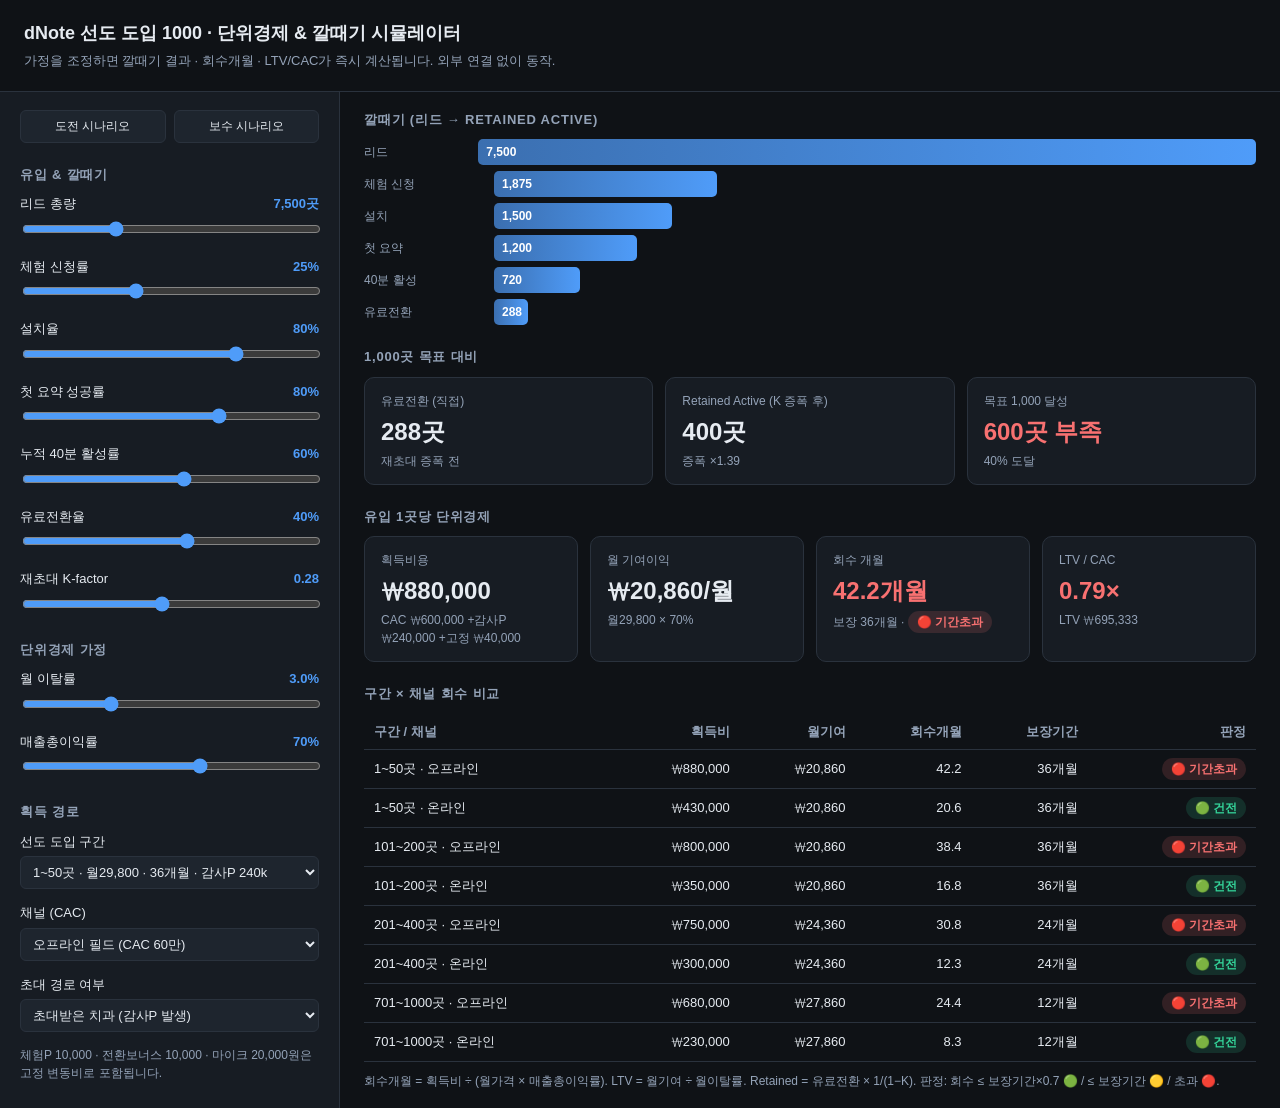
==== dNote_단위경제_시뮬레이터.html @ c7fca2ce "feat: dNote 단위경제·깔때기 인터랙티브 시뮬레이터 추가" ====
<!DOCTYPE html>
<html lang="ko">
<head>
<meta charset="UTF-8">
<meta name="viewport" content="width=device-width, initial-scale=1.0">
<title>dNote 선도 도입 1000 · 단위경제 & 깔때기 시뮬레이터</title>
<style>
  :root{
    --bg:#0f1216; --panel:#171c23; --panel2:#1e252e; --line:#2a323d;
    --txt:#e6ebf1; --muted:#94a3b8; --accent:#4f9cf9; --good:#34d399;
    --warn:#fbbf24; --bad:#f87171;
  }
  *{box-sizing:border-box}
  body{margin:0;background:var(--bg);color:var(--txt);
    font-family:-apple-system,BlinkMacSystemFont,"Segoe UI",Roboto,"Malgun Gothic",sans-serif;
    line-height:1.5;font-size:14px}
  header{padding:20px 24px;border-bottom:1px solid var(--line)}
  header h1{margin:0;font-size:18px}
  header p{margin:4px 0 0;color:var(--muted);font-size:13px}
  .wrap{display:grid;grid-template-columns:340px 1fr;gap:0;min-height:calc(100vh - 70px)}
  @media(max-width:880px){.wrap{grid-template-columns:1fr}}
  .controls{padding:18px 20px;border-right:1px solid var(--line);background:var(--panel)}
  .results{padding:18px 24px}
  h2{font-size:13px;text-transform:uppercase;letter-spacing:.06em;color:var(--muted);
    margin:22px 0 10px;font-weight:600}
  h2:first-child{margin-top:0}
  .ctrl{margin-bottom:14px}
  .ctrl label{display:flex;justify-content:space-between;font-size:13px;margin-bottom:5px}
  .ctrl label .val{color:var(--accent);font-variant-numeric:tabular-nums;font-weight:600}
  input[type=range]{width:100%;accent-color:var(--accent)}
  select{width:100%;background:var(--panel2);color:var(--txt);border:1px solid var(--line);
    border-radius:6px;padding:7px 8px;font-size:13px}
  .cards{display:grid;grid-template-columns:repeat(auto-fit,minmax(150px,1fr));gap:12px}
  .card{background:var(--panel);border:1px solid var(--line);border-radius:10px;padding:14px 16px}
  .card .k{font-size:12px;color:var(--muted)}
  .card .v{font-size:24px;font-weight:700;margin-top:4px;font-variant-numeric:tabular-nums}
  .card .s{font-size:12px;color:var(--muted);margin-top:2px}
  .v.good{color:var(--good)} .v.warn{color:var(--warn)} .v.bad{color:var(--bad)}
  table{width:100%;border-collapse:collapse;margin-top:8px;font-variant-numeric:tabular-nums}
  th,td{text-align:right;padding:8px 10px;border-bottom:1px solid var(--line);font-size:13px}
  th:first-child,td:first-child{text-align:left}
  th{color:var(--muted);font-weight:600}
  .funnel-row{display:flex;align-items:center;gap:10px;margin-bottom:6px}
  .funnel-bar{height:26px;border-radius:5px;background:linear-gradient(90deg,#3b6fb0,#4f9cf9);
    min-width:2px;transition:width .15s;display:flex;align-items:center;padding:0 8px;
    font-size:12px;color:#fff;font-weight:600;white-space:nowrap}
  .funnel-label{width:120px;font-size:12px;color:var(--muted)}
  .pill{display:inline-block;padding:2px 9px;border-radius:99px;font-size:12px;font-weight:600}
  .pill.good{background:rgba(52,211,153,.15);color:var(--good)}
  .pill.warn{background:rgba(251,191,36,.15);color:var(--warn)}
  .pill.bad{background:rgba(248,113,113,.15);color:var(--bad)}
  .note{color:var(--muted);font-size:12px;margin-top:10px}
  .preset{display:flex;gap:8px;margin-bottom:14px}
  .preset button{flex:1;background:var(--panel2);color:var(--txt);border:1px solid var(--line);
    border-radius:6px;padding:7px;font-size:12px;cursor:pointer}
  .preset button:hover{border-color:var(--accent)}
</style>
</head>
<body>
<header>
  <h1>dNote 선도 도입 1000 · 단위경제 &amp; 깔때기 시뮬레이터</h1>
  <p>가정을 조정하면 깔때기 결과 · 회수개월 · LTV/CAC가 즉시 계산됩니다. 외부 연결 없이 동작.</p>
</header>

<div class="wrap">
  <!-- ============ CONTROLS ============ -->
  <div class="controls">
    <div class="preset">
      <button onclick="applyPreset('challenge')">도전 시나리오</button>
      <button onclick="applyPreset('conserv')">보수 시나리오</button>
    </div>

    <h2>유입 &amp; 깔때기</h2>
    <div class="ctrl"><label>리드 총량 <span class="val" id="leads_v"></span></label>
      <input type="range" id="leads" min="2000" max="20000" step="500"></div>
    <div class="ctrl"><label>체험 신청률 <span class="val" id="apply_v"></span></label>
      <input type="range" id="apply" min="10" max="50" step="1"></div>
    <div class="ctrl"><label>설치율 <span class="val" id="install_v"></span></label>
      <input type="range" id="install" min="40" max="95" step="1"></div>
    <div class="ctrl"><label>첫 요약 성공률 <span class="val" id="first_v"></span></label>
      <input type="range" id="first" min="50" max="95" step="1"></div>
    <div class="ctrl"><label>누적 40분 활성률 <span class="val" id="active_v"></span></label>
      <input type="range" id="active" min="30" max="85" step="1"></div>
    <div class="ctrl"><label>유료전환율 <span class="val" id="paid_v"></span></label>
      <input type="range" id="paid" min="15" max="60" step="1"></div>
    <div class="ctrl"><label>재초대 K-factor <span class="val" id="kf_v"></span></label>
      <input type="range" id="kf" min="0" max="0.6" step="0.01"></div>

    <h2>단위경제 가정</h2>
    <div class="ctrl"><label>월 이탈률 <span class="val" id="churn_v"></span></label>
      <input type="range" id="churn" min="1" max="8" step="0.5"></div>
    <div class="ctrl"><label>매출총이익률 <span class="val" id="gm_v"></span></label>
      <input type="range" id="gm" min="40" max="90" step="5"></div>

    <h2>획득 경로</h2>
    <div class="ctrl"><label>선도 도입 구간</label>
      <select id="tier">
        <option value="t1">1~50곳 · 월29,800 · 36개월 · 감사P 240k</option>
        <option value="t1b">101~200곳 · 월29,800 · 36개월 · 감사P 160k</option>
        <option value="t2">201~400곳 · 월34,800 · 24개월 · 감사P 110k</option>
        <option value="t3">701~1000곳 · 월39,800 · 12개월 · 감사P 40k</option>
      </select></div>
    <div class="ctrl"><label>채널 (CAC)</label>
      <select id="channel">
        <option value="off">오프라인 필드 (CAC 60만)</option>
        <option value="on">온라인 셀프 (CAC 15만)</option>
      </select></div>
    <div class="ctrl"><label>초대 경로 여부</label>
      <select id="invite">
        <option value="yes">초대받은 치과 (감사P 발생)</option>
        <option value="no">비초대 (감사P 없음)</option>
      </select></div>
    <div class="note">체험P 10,000 · 전환보너스 10,000 · 마이크 20,000원은 고정 변동비로 포함됩니다.</div>
  </div>

  <!-- ============ RESULTS ============ -->
  <div class="results">
    <h2>깔때기 (리드 → Retained Active)</h2>
    <div id="funnel"></div>

    <h2>1,000곳 목표 대비</h2>
    <div class="cards">
      <div class="card"><div class="k">유료전환 (직접)</div><div class="v" id="r_paid"></div><div class="s">재초대 증폭 전</div></div>
      <div class="card"><div class="k">Retained Active (K 증폭 후)</div><div class="v" id="r_ret"></div><div class="s" id="r_ret_s"></div></div>
      <div class="card"><div class="k">목표 1,000 달성</div><div class="v" id="r_goal"></div><div class="s" id="r_goal_s"></div></div>
    </div>

    <h2>유입 1곳당 단위경제</h2>
    <div class="cards">
      <div class="card"><div class="k">획득비용</div><div class="v" id="u_cac"></div><div class="s" id="u_cac_s"></div></div>
      <div class="card"><div class="k">월 기여이익</div><div class="v" id="u_contrib"></div><div class="s" id="u_contrib_s"></div></div>
      <div class="card"><div class="k">회수 개월</div><div class="v" id="u_payback"></div><div class="s" id="u_payback_s"></div></div>
      <div class="card"><div class="k">LTV / CAC</div><div class="v" id="u_ltvcac"></div><div class="s" id="u_ltvcac_s"></div></div>
    </div>

    <h2>구간 × 채널 회수 비교</h2>
    <table id="matrix">
      <thead><tr><th>구간 / 채널</th><th>획득비</th><th>월기여</th><th>회수개월</th><th>보장기간</th><th>판정</th></tr></thead>
      <tbody></tbody>
    </table>
    <div class="note">
      회수개월 = 획득비 ÷ (월가격 × 매출총이익률). LTV = 월기여 ÷ 월이탈률.
      Retained = 유료전환 × 1/(1−K). 판정: 회수 ≤ 보장기간×0.7 🟢 / ≤ 보장기간 🟡 / 초과 🔴.
    </div>
  </div>
</div>

<script>
const TIERS = {
  t1:  {price:29800, guar:36, thanks:240000, label:"1~50곳"},
  t1b: {price:29800, guar:36, thanks:160000, label:"101~200곳"},
  t2:  {price:34800, guar:24, thanks:110000, label:"201~400곳"},
  t3:  {price:39800, guar:12, thanks:40000,  label:"701~1000곳"},
};
const CAC = {off:600000, on:150000};
const FIXED = 10000 + 10000 + 20000; // 체험P + 전환보너스 + 마이크

const ids = ["leads","apply","install","first","active","paid","kf","churn","gm"];
const fmt = n => Math.round(n).toLocaleString("ko-KR");
const won = n => "₩" + fmt(n);

function read(){
  const g = id => parseFloat(document.getElementById(id).value);
  return {
    leads:g("leads"), apply:g("apply")/100, install:g("install")/100,
    first:g("first")/100, active:g("active")/100, paid:g("paid")/100,
    kf:g("kf"), churn:g("churn")/100, gm:g("gm")/100,
    tier:document.getElementById("tier").value,
    channel:document.getElementById("channel").value,
    invite:document.getElementById("invite").value,
  };
}

function acqCost(tierKey, channel, invite){
  const t = TIERS[tierKey];
  const thanks = invite==="yes" ? t.thanks : 0;
  return CAC[channel] + thanks + FIXED;
}

function verdict(payback, guar){
  if(payback <= guar*0.7) return {cls:"good", txt:"🟢 건전"};
  if(payback <= guar)     return {cls:"warn", txt:"🟡 주의"};
  return {cls:"bad", txt:"🔴 기간초과"};
}

function render(){
  const s = read();
  // labels
  document.getElementById("leads_v").textContent = fmt(s.leads)+"곳";
  document.getElementById("apply_v").textContent = (s.apply*100).toFixed(0)+"%";
  document.getElementById("install_v").textContent = (s.install*100).toFixed(0)+"%";
  document.getElementById("first_v").textContent = (s.first*100).toFixed(0)+"%";
  document.getElementById("active_v").textContent = (s.active*100).toFixed(0)+"%";
  document.getElementById("paid_v").textContent = (s.paid*100).toFixed(0)+"%";
  document.getElementById("kf_v").textContent = s.kf.toFixed(2);
  document.getElementById("churn_v").textContent = (s.churn*100).toFixed(1)+"%";
  document.getElementById("gm_v").textContent = (s.gm*100).toFixed(0)+"%";

  // funnel
  const stages = [
    ["리드", s.leads],
    ["체험 신청", s.leads*s.apply],
    ["설치", s.leads*s.apply*s.install],
    ["첫 요약", s.leads*s.apply*s.install*s.first],
    ["40분 활성", s.leads*s.apply*s.install*s.first*s.active],
    ["유료전환", s.leads*s.apply*s.install*s.first*s.active*s.paid],
  ];
  const max = stages[0][1];
  document.getElementById("funnel").innerHTML = stages.map(([n,v])=>
    `<div class="funnel-row"><div class="funnel-label">${n}</div>
     <div class="funnel-bar" style="width:${Math.max(2,v/max*100)}%">${fmt(v)}</div></div>`).join("");

  const paid = stages[5][1];
  const ret = paid / (1 - s.kf);               // 재초대 증폭
  document.getElementById("r_paid").textContent = fmt(paid)+"곳";
  document.getElementById("r_ret").textContent = fmt(ret)+"곳";
  document.getElementById("r_ret_s").textContent = "증폭 ×"+(1/(1-s.kf)).toFixed(2);

  const goalEl = document.getElementById("r_goal");
  const gap = ret - 1000;
  goalEl.textContent = (gap>=0?"달성":fmt(-gap)+"곳 부족");
  goalEl.className = "v " + (gap>=0?"good":(ret>=700?"warn":"bad"));
  document.getElementById("r_goal_s").textContent = (ret/1000*100).toFixed(0)+"% 도달";

  // unit economics (selected path)
  const t = TIERS[s.tier];
  const cost = acqCost(s.tier, s.channel, s.invite);
  const contrib = t.price * s.gm;
  const payback = cost / contrib;
  const ltv = contrib / s.churn;              // 기대수명 = 1/이탈
  const ltvcac = ltv / cost;

  document.getElementById("u_cac").textContent = won(cost);
  document.getElementById("u_cac_s").textContent =
    "CAC "+won(CAC[s.channel])+(s.invite==="yes"?" +감사P "+won(t.thanks):"")+" +고정 "+won(FIXED);
  document.getElementById("u_contrib").textContent = won(contrib)+"/월";
  document.getElementById("u_contrib_s").textContent = "월"+fmt(t.price)+" × "+(s.gm*100).toFixed(0)+"%";

  const vd = verdict(payback, t.guar);
  const pb = document.getElementById("u_payback");
  pb.textContent = payback.toFixed(1)+"개월";
  pb.className = "v "+vd.cls;
  document.getElementById("u_payback_s").innerHTML =
    "보장 "+t.guar+"개월 · <span class='pill "+vd.cls+"'>"+vd.txt+"</span>";

  const lc = document.getElementById("u_ltvcac");
  lc.textContent = ltvcac.toFixed(2)+"×";
  lc.className = "v "+(ltvcac>=3?"good":ltvcac>=1.5?"warn":"bad");
  document.getElementById("u_ltvcac_s").textContent = "LTV "+won(ltv);

  // matrix: all tiers × both channels (invite=yes, worst case)
  const rows=[];
  for(const tk of Object.keys(TIERS)){
    for(const ch of ["off","on"]){
      const tt=TIERS[tk], c=acqCost(tk,ch,"yes"), ctr=tt.price*s.gm, pbk=c/ctr;
      const v=verdict(pbk,tt.guar);
      rows.push(`<tr><td>${tt.label} · ${ch==="off"?"오프라인":"온라인"}</td>
        <td>${won(c)}</td><td>${won(ctr)}</td><td>${pbk.toFixed(1)}</td>
        <td>${tt.guar}개월</td><td><span class="pill ${v.cls}">${v.txt}</span></td></tr>`);
    }
  }
  document.querySelector("#matrix tbody").innerHTML = rows.join("");
}

const PRESETS = {
  challenge:{leads:7500,apply:25,install:80,first:80,active:60,paid:40,kf:0.28,churn:3,gm:70},
  conserv:  {leads:7500,apply:20,install:60,first:80,active:50,paid:30,kf:0.18,churn:4,gm:65},
};
function applyPreset(name){
  const p=PRESETS[name];
  for(const k in p) document.getElementById(k).value=p[k];
  render();
}

ids.forEach(id=>document.getElementById(id).addEventListener("input",render));
["tier","channel","invite"].forEach(id=>document.getElementById(id).addEventListener("change",render));
applyPreset("challenge");
</script>
</body>
</html>
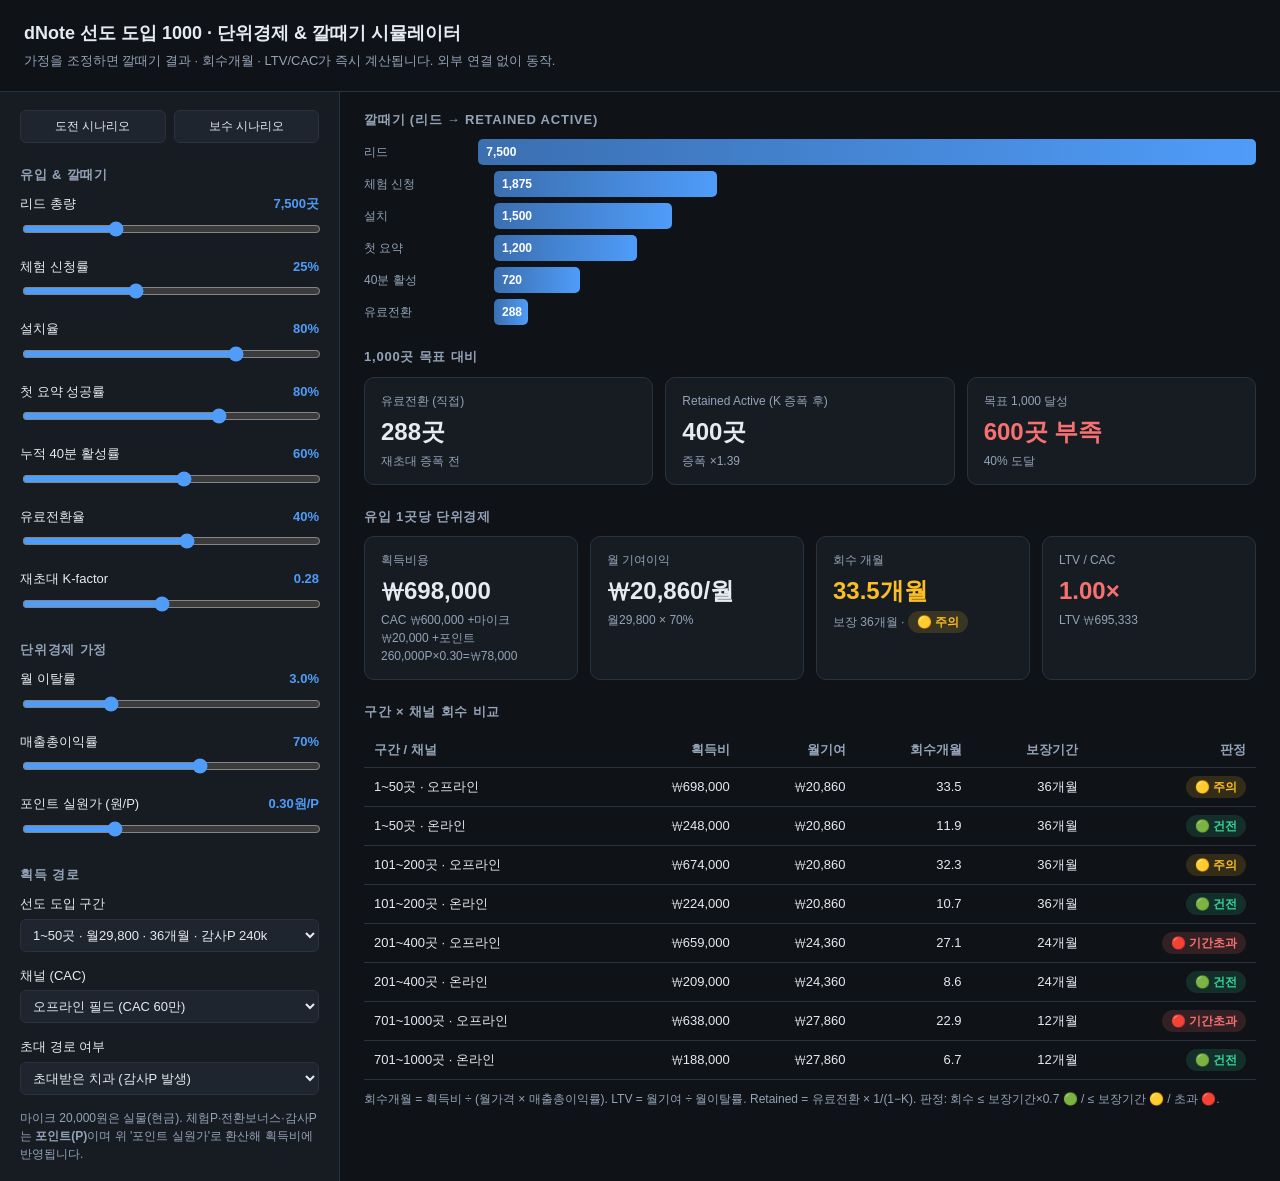
==== commit 9240fb48: "fix: 포인트를 원화 액면이 아닌 포인트 실원가(원/P)로 환산하도록 수정" ====
--- a/dNote_단위경제_시뮬레이터.html
+++ b/dNote_단위경제_시뮬레이터.html
@@ -91,6 +91,8 @@
       <input type="range" id="churn" min="1" max="8" step="0.5"></div>
     <div class="ctrl"><label>매출총이익률 <span class="val" id="gm_v"></span></label>
       <input type="range" id="gm" min="40" max="90" step="5"></div>
+    <div class="ctrl"><label>포인트 실원가 (원/P) <span class="val" id="prate_v"></span></label>
+      <input type="range" id="prate" min="0" max="1" step="0.05"></div>
 
     <h2>획득 경로</h2>
     <div class="ctrl"><label>선도 도입 구간</label>
@@ -110,7 +112,7 @@
         <option value="yes">초대받은 치과 (감사P 발생)</option>
         <option value="no">비초대 (감사P 없음)</option>
       </select></div>
-    <div class="note">체험P 10,000 · 전환보너스 10,000 · 마이크 20,000원은 고정 변동비로 포함됩니다.</div>
+    <div class="note">마이크 20,000원은 실물(현금). 체험P·전환보너스·감사P는 <b>포인트(P)</b>이며 위 '포인트 실원가'로 환산해 획득비에 반영됩니다.</div>
   </div>
 
   <!-- ============ RESULTS ============ -->
@@ -153,9 +155,10 @@
   t3:  {price:39800, guar:12, thanks:40000,  label:"701~1000곳"},
 };
 const CAC = {off:600000, on:150000};
-const FIXED = 10000 + 10000 + 20000; // 체험P + 전환보너스 + 마이크
-
-const ids = ["leads","apply","install","first","active","paid","kf","churn","gm"];
+const MIC = 20000;               // 실물 마이크 (현금, 원)
+const PTS_FIXED = 10000 + 10000; // 체험P + 전환보너스 (포인트 단위)
+
+const ids = ["leads","apply","install","first","active","paid","kf","churn","gm","prate"];
 const fmt = n => Math.round(n).toLocaleString("ko-KR");
 const won = n => "₩" + fmt(n);
 
@@ -164,17 +167,18 @@
   return {
     leads:g("leads"), apply:g("apply")/100, install:g("install")/100,
     first:g("first")/100, active:g("active")/100, paid:g("paid")/100,
-    kf:g("kf"), churn:g("churn")/100, gm:g("gm")/100,
+    kf:g("kf"), churn:g("churn")/100, gm:g("gm")/100, prate:g("prate"),
     tier:document.getElementById("tier").value,
     channel:document.getElementById("channel").value,
     invite:document.getElementById("invite").value,
   };
 }
 
-function acqCost(tierKey, channel, invite){
+function acqCost(tierKey, channel, invite, prate){
   const t = TIERS[tierKey];
-  const thanks = invite==="yes" ? t.thanks : 0;
-  return CAC[channel] + thanks + FIXED;
+  const thanksP = invite==="yes" ? t.thanks : 0;   // 감사P (포인트)
+  const points = thanksP + PTS_FIXED;              // 포인트 합계 (P)
+  return CAC[channel] + MIC + points * prate;      // 현금(CAC+마이크) + 포인트환산
 }
 
 function verdict(payback, guar){
@@ -195,6 +199,7 @@
   document.getElementById("kf_v").textContent = s.kf.toFixed(2);
   document.getElementById("churn_v").textContent = (s.churn*100).toFixed(1)+"%";
   document.getElementById("gm_v").textContent = (s.gm*100).toFixed(0)+"%";
+  document.getElementById("prate_v").textContent = s.prate.toFixed(2)+"원/P";
 
   // funnel
   const stages = [
@@ -224,7 +229,9 @@
 
   // unit economics (selected path)
   const t = TIERS[s.tier];
-  const cost = acqCost(s.tier, s.channel, s.invite);
+  const cost = acqCost(s.tier, s.channel, s.invite, s.prate);
+  const thanksP = s.invite==="yes" ? t.thanks : 0;
+  const ptsTotal = thanksP + PTS_FIXED;
   const contrib = t.price * s.gm;
   const payback = cost / contrib;
   const ltv = contrib / s.churn;              // 기대수명 = 1/이탈
@@ -232,7 +239,7 @@
 
   document.getElementById("u_cac").textContent = won(cost);
   document.getElementById("u_cac_s").textContent =
-    "CAC "+won(CAC[s.channel])+(s.invite==="yes"?" +감사P "+won(t.thanks):"")+" +고정 "+won(FIXED);
+    "CAC "+won(CAC[s.channel])+" +마이크 "+won(MIC)+" +포인트 "+fmt(ptsTotal)+"P×"+s.prate.toFixed(2)+"="+won(ptsTotal*s.prate);
   document.getElementById("u_contrib").textContent = won(contrib)+"/월";
   document.getElementById("u_contrib_s").textContent = "월"+fmt(t.price)+" × "+(s.gm*100).toFixed(0)+"%";
 
@@ -252,7 +259,7 @@
   const rows=[];
   for(const tk of Object.keys(TIERS)){
     for(const ch of ["off","on"]){
-      const tt=TIERS[tk], c=acqCost(tk,ch,"yes"), ctr=tt.price*s.gm, pbk=c/ctr;
+      const tt=TIERS[tk], c=acqCost(tk,ch,"yes",s.prate), ctr=tt.price*s.gm, pbk=c/ctr;
       const v=verdict(pbk,tt.guar);
       rows.push(`<tr><td>${tt.label} · ${ch==="off"?"오프라인":"온라인"}</td>
         <td>${won(c)}</td><td>${won(ctr)}</td><td>${pbk.toFixed(1)}</td>
@@ -263,8 +270,8 @@
 }
 
 const PRESETS = {
-  challenge:{leads:7500,apply:25,install:80,first:80,active:60,paid:40,kf:0.28,churn:3,gm:70},
-  conserv:  {leads:7500,apply:20,install:60,first:80,active:50,paid:30,kf:0.18,churn:4,gm:65},
+  challenge:{leads:7500,apply:25,install:80,first:80,active:60,paid:40,kf:0.28,churn:3,gm:70,prate:0.3},
+  conserv:  {leads:7500,apply:20,install:60,first:80,active:50,paid:30,kf:0.18,churn:4,gm:65,prate:0.3},
 };
 function applyPreset(name){
   const p=PRESETS[name];
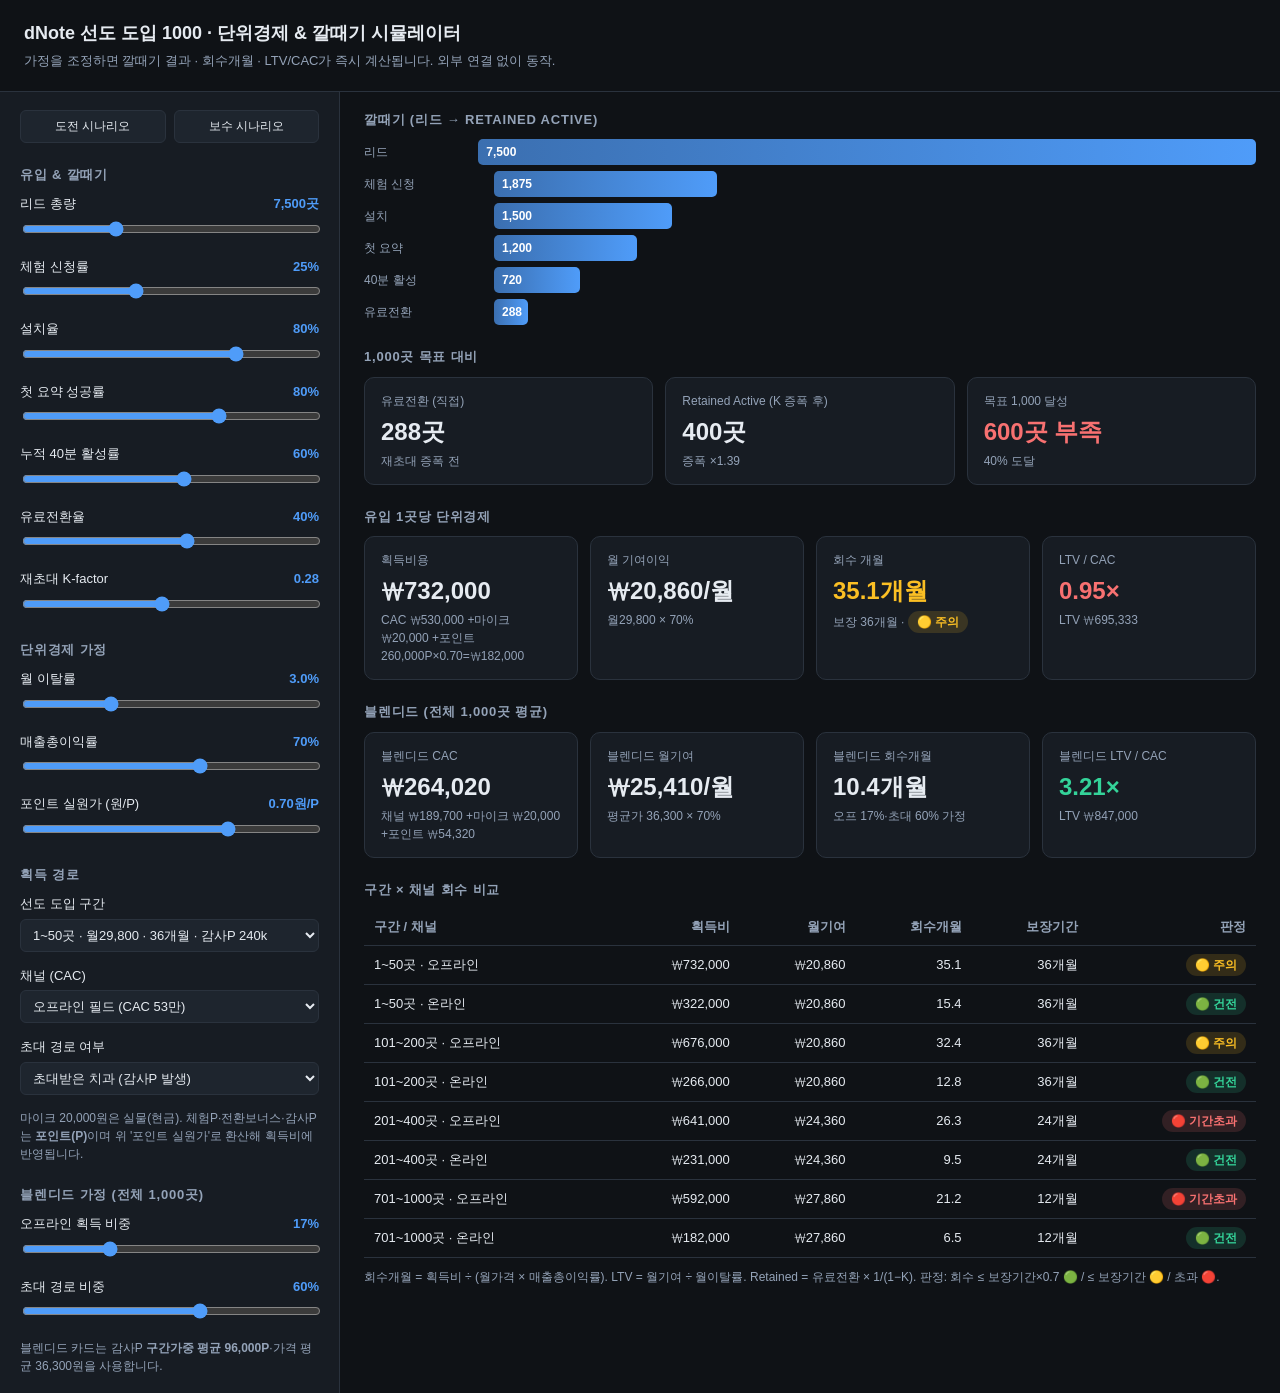
==== commit 0d5d9d01: "feat: v8.0 예산 역산 반영 - 포인트 0.7원/P, CAC 53/12만, 블렌디드 CAC 카드, 감사P 구간가중 평균" ====
--- a/dNote_단위경제_시뮬레이터.html
+++ b/dNote_단위경제_시뮬레이터.html
@@ -104,8 +104,8 @@
       </select></div>
     <div class="ctrl"><label>채널 (CAC)</label>
       <select id="channel">
-        <option value="off">오프라인 필드 (CAC 60만)</option>
-        <option value="on">온라인 셀프 (CAC 15만)</option>
+        <option value="off">오프라인 필드 (CAC 53만)</option>
+        <option value="on">온라인 셀프 (CAC 12만)</option>
       </select></div>
     <div class="ctrl"><label>초대 경로 여부</label>
       <select id="invite">
@@ -113,6 +113,13 @@
         <option value="no">비초대 (감사P 없음)</option>
       </select></div>
     <div class="note">마이크 20,000원은 실물(현금). 체험P·전환보너스·감사P는 <b>포인트(P)</b>이며 위 '포인트 실원가'로 환산해 획득비에 반영됩니다.</div>
+
+    <h2>블렌디드 가정 (전체 1,000곳)</h2>
+    <div class="ctrl"><label>오프라인 획득 비중 <span class="val" id="offshare_v"></span></label>
+      <input type="range" id="offshare" min="0" max="60" step="1"></div>
+    <div class="ctrl"><label>초대 경로 비중 <span class="val" id="invshare_v"></span></label>
+      <input type="range" id="invshare" min="0" max="100" step="1"></div>
+    <div class="note">블렌디드 카드는 감사P <b>구간가중 평균 96,000P</b>·가격 평균 36,300원을 사용합니다.</div>
   </div>
 
   <!-- ============ RESULTS ============ -->
@@ -133,6 +140,14 @@
       <div class="card"><div class="k">월 기여이익</div><div class="v" id="u_contrib"></div><div class="s" id="u_contrib_s"></div></div>
       <div class="card"><div class="k">회수 개월</div><div class="v" id="u_payback"></div><div class="s" id="u_payback_s"></div></div>
       <div class="card"><div class="k">LTV / CAC</div><div class="v" id="u_ltvcac"></div><div class="s" id="u_ltvcac_s"></div></div>
+    </div>
+
+    <h2>블렌디드 (전체 1,000곳 평균)</h2>
+    <div class="cards">
+      <div class="card"><div class="k">블렌디드 CAC</div><div class="v" id="b_cac"></div><div class="s" id="b_cac_s"></div></div>
+      <div class="card"><div class="k">블렌디드 월기여</div><div class="v" id="b_contrib"></div><div class="s" id="b_contrib_s"></div></div>
+      <div class="card"><div class="k">블렌디드 회수개월</div><div class="v" id="b_payback"></div><div class="s" id="b_payback_s"></div></div>
+      <div class="card"><div class="k">블렌디드 LTV / CAC</div><div class="v" id="b_ltvcac"></div><div class="s" id="b_ltvcac_s"></div></div>
     </div>
 
     <h2>구간 × 채널 회수 비교</h2>
@@ -154,11 +169,13 @@
   t2:  {price:34800, guar:24, thanks:110000, label:"201~400곳"},
   t3:  {price:39800, guar:12, thanks:40000,  label:"701~1000곳"},
 };
-const CAC = {off:600000, on:150000};
+const CAC = {off:530000, on:120000};   // v8.0 예산 역산: 오프라인 9천만÷120~220곳 중앙 53만 / 온라인 셀프 12만
 const MIC = 20000;               // 실물 마이크 (현금, 원)
 const PTS_FIXED = 10000 + 10000; // 체험P + 전환보너스 (포인트 단위)
-
-const ids = ["leads","apply","install","first","active","paid","kf","churn","gm","prate"];
+const AVG_THANKS = 96000;        // 감사P 구간가중 평균 (96,000,000P ÷ 1,000곳, §16.2)
+const AVG_PRICE = 36300;         // 가격 구간가중 평균 (§15.1: 200@29.8k+300@34.8k+500@39.8k)
+
+const ids = ["leads","apply","install","first","active","paid","kf","churn","gm","prate","offshare","invshare"];
 const fmt = n => Math.round(n).toLocaleString("ko-KR");
 const won = n => "₩" + fmt(n);
 
@@ -168,6 +185,7 @@
     leads:g("leads"), apply:g("apply")/100, install:g("install")/100,
     first:g("first")/100, active:g("active")/100, paid:g("paid")/100,
     kf:g("kf"), churn:g("churn")/100, gm:g("gm")/100, prate:g("prate"),
+    offshare:g("offshare")/100, invshare:g("invshare")/100,
     tier:document.getElementById("tier").value,
     channel:document.getElementById("channel").value,
     invite:document.getElementById("invite").value,
@@ -200,6 +218,8 @@
   document.getElementById("churn_v").textContent = (s.churn*100).toFixed(1)+"%";
   document.getElementById("gm_v").textContent = (s.gm*100).toFixed(0)+"%";
   document.getElementById("prate_v").textContent = s.prate.toFixed(2)+"원/P";
+  document.getElementById("offshare_v").textContent = (s.offshare*100).toFixed(0)+"%";
+  document.getElementById("invshare_v").textContent = (s.invshare*100).toFixed(0)+"%";
 
   // funnel
   const stages = [
@@ -267,11 +287,32 @@
     }
   }
   document.querySelector("#matrix tbody").innerHTML = rows.join("");
+
+  // blended (전체 1,000곳 평균)
+  const bChannel = s.offshare*CAC.off + (1-s.offshare)*CAC.on;        // 채널노동 가중평균
+  const bPoints  = (PTS_FIXED + s.invshare*AVG_THANKS) * s.prate;     // 감사P는 초대비중만, 구간가중 평균
+  const bCost    = bChannel + MIC + bPoints;
+  const bContrib = AVG_PRICE * s.gm;
+  const bPayback = bCost / bContrib;
+  const bLtv     = bContrib / s.churn;
+  const bLtvcac  = bLtv / bCost;
+
+  document.getElementById("b_cac").textContent = won(bCost);
+  document.getElementById("b_cac_s").textContent =
+    "채널 "+won(bChannel)+" +마이크 "+won(MIC)+" +포인트 "+won(bPoints);
+  document.getElementById("b_contrib").textContent = won(bContrib)+"/월";
+  document.getElementById("b_contrib_s").textContent = "평균가 "+fmt(AVG_PRICE)+" × "+(s.gm*100).toFixed(0)+"%";
+  document.getElementById("b_payback").textContent = bPayback.toFixed(1)+"개월";
+  document.getElementById("b_payback_s").textContent = "오프 "+(s.offshare*100).toFixed(0)+"%·초대 "+(s.invshare*100).toFixed(0)+"% 가정";
+  const blc = document.getElementById("b_ltvcac");
+  blc.textContent = bLtvcac.toFixed(2)+"×";
+  blc.className = "v "+(bLtvcac>=3?"good":bLtvcac>=1.5?"warn":"bad");
+  document.getElementById("b_ltvcac_s").textContent = "LTV "+won(bLtv);
 }
 
 const PRESETS = {
-  challenge:{leads:7500,apply:25,install:80,first:80,active:60,paid:40,kf:0.28,churn:3,gm:70,prate:0.3},
-  conserv:  {leads:7500,apply:20,install:60,first:80,active:50,paid:30,kf:0.18,churn:4,gm:65,prate:0.3},
+  challenge:{leads:7500,apply:25,install:80,first:80,active:60,paid:40,kf:0.28,churn:3,gm:70,prate:0.7,offshare:17,invshare:60},
+  conserv:  {leads:7500,apply:20,install:60,first:80,active:50,paid:30,kf:0.18,churn:4,gm:65,prate:0.7,offshare:25,invshare:55},
 };
 function applyPreset(name){
   const p=PRESETS[name];
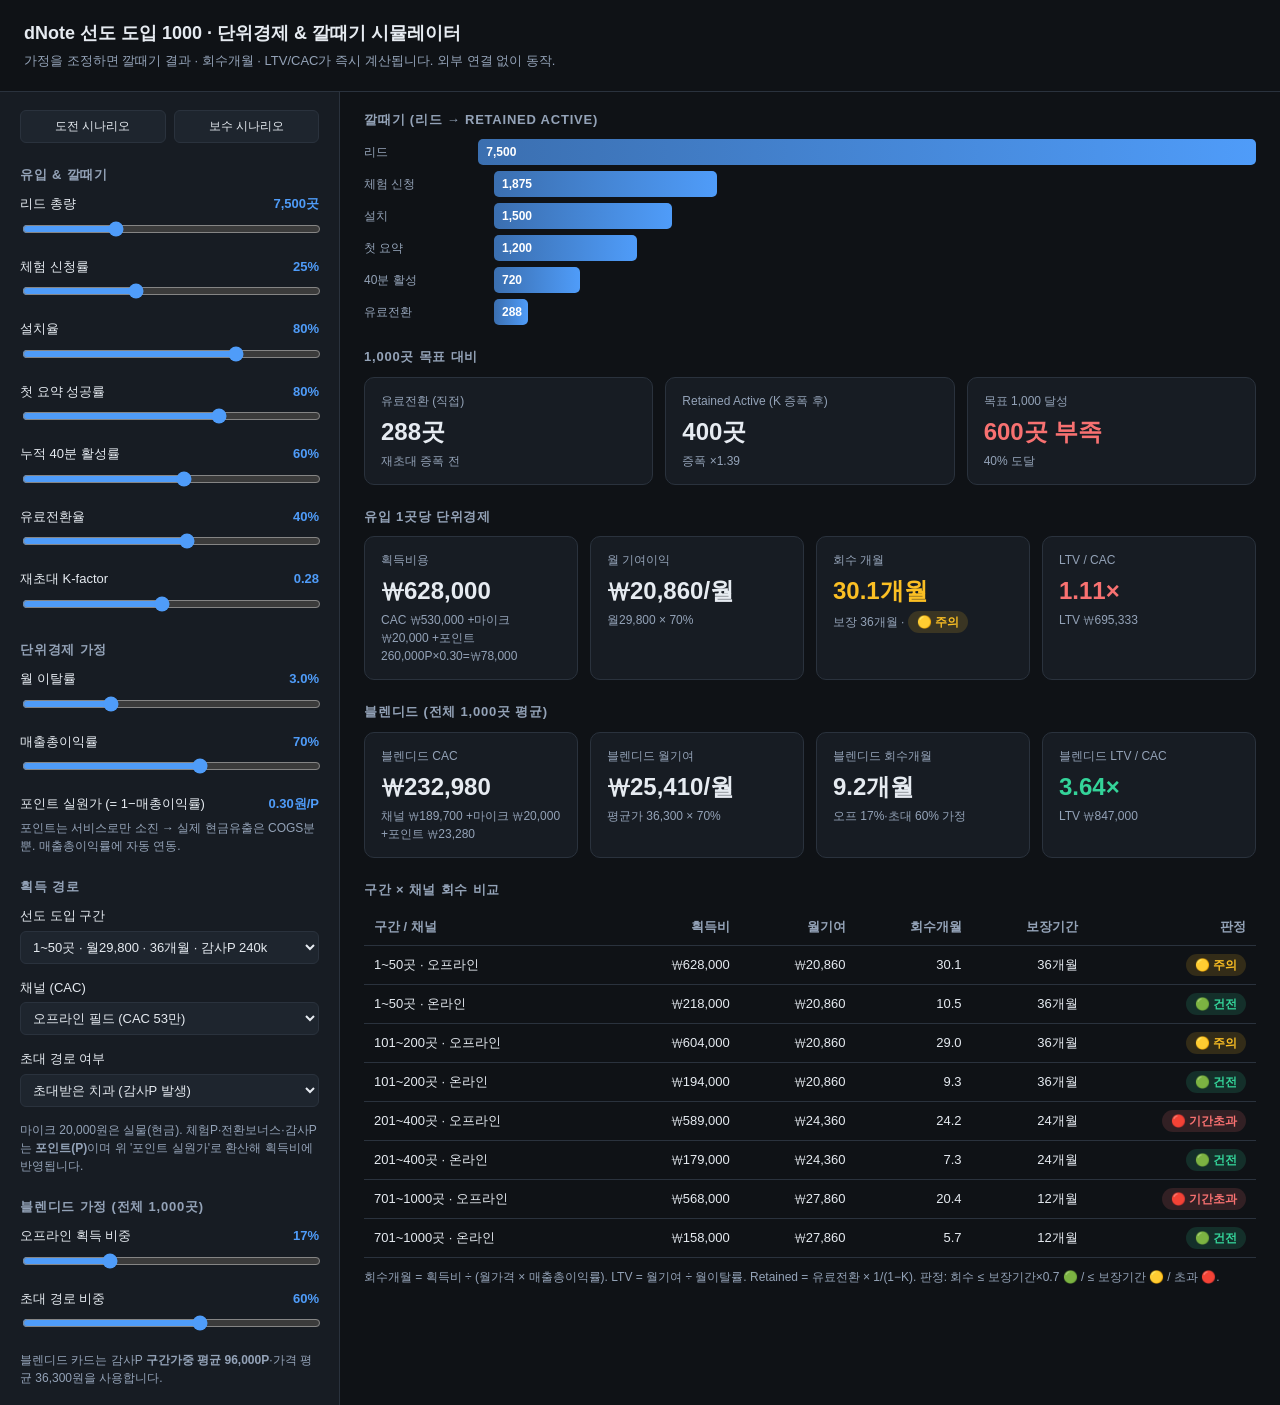
==== commit 67615aeb: "fix: 포인트 실원가를 COGS 기준(1-매총이익률)으로 정정 - 기존 0.7은 커버리지율 오인" ====
--- a/dNote_단위경제_시뮬레이터.html
+++ b/dNote_단위경제_시뮬레이터.html
@@ -91,8 +91,8 @@
       <input type="range" id="churn" min="1" max="8" step="0.5"></div>
     <div class="ctrl"><label>매출총이익률 <span class="val" id="gm_v"></span></label>
       <input type="range" id="gm" min="40" max="90" step="5"></div>
-    <div class="ctrl"><label>포인트 실원가 (원/P) <span class="val" id="prate_v"></span></label>
-      <input type="range" id="prate" min="0" max="1" step="0.05"></div>
+    <div class="ctrl"><label>포인트 실원가 (= 1−매총이익률) <span class="val" id="prate_v"></span></label>
+      <div class="note" style="margin-top:2px">포인트는 서비스로만 소진 → 실제 현금유출은 COGS분뿐. 매출총이익률에 자동 연동.</div></div>
 
     <h2>획득 경로</h2>
     <div class="ctrl"><label>선도 도입 구간</label>
@@ -175,7 +175,7 @@
 const AVG_THANKS = 96000;        // 감사P 구간가중 평균 (96,000,000P ÷ 1,000곳, §16.2)
 const AVG_PRICE = 36300;         // 가격 구간가중 평균 (§15.1: 200@29.8k+300@34.8k+500@39.8k)
 
-const ids = ["leads","apply","install","first","active","paid","kf","churn","gm","prate","offshare","invshare"];
+const ids = ["leads","apply","install","first","active","paid","kf","churn","gm","offshare","invshare"];
 const fmt = n => Math.round(n).toLocaleString("ko-KR");
 const won = n => "₩" + fmt(n);
 
@@ -184,7 +184,7 @@
   return {
     leads:g("leads"), apply:g("apply")/100, install:g("install")/100,
     first:g("first")/100, active:g("active")/100, paid:g("paid")/100,
-    kf:g("kf"), churn:g("churn")/100, gm:g("gm")/100, prate:g("prate"),
+    kf:g("kf"), churn:g("churn")/100, gm:g("gm")/100, prate:1 - g("gm")/100,
     offshare:g("offshare")/100, invshare:g("invshare")/100,
     tier:document.getElementById("tier").value,
     channel:document.getElementById("channel").value,
@@ -311,8 +311,8 @@
 }
 
 const PRESETS = {
-  challenge:{leads:7500,apply:25,install:80,first:80,active:60,paid:40,kf:0.28,churn:3,gm:70,prate:0.7,offshare:17,invshare:60},
-  conserv:  {leads:7500,apply:20,install:60,first:80,active:50,paid:30,kf:0.18,churn:4,gm:65,prate:0.7,offshare:25,invshare:55},
+  challenge:{leads:7500,apply:25,install:80,first:80,active:60,paid:40,kf:0.28,churn:3,gm:70,offshare:17,invshare:60},
+  conserv:  {leads:7500,apply:20,install:60,first:80,active:50,paid:30,kf:0.18,churn:4,gm:65,offshare:25,invshare:55},
 };
 function applyPreset(name){
   const p=PRESETS[name];
